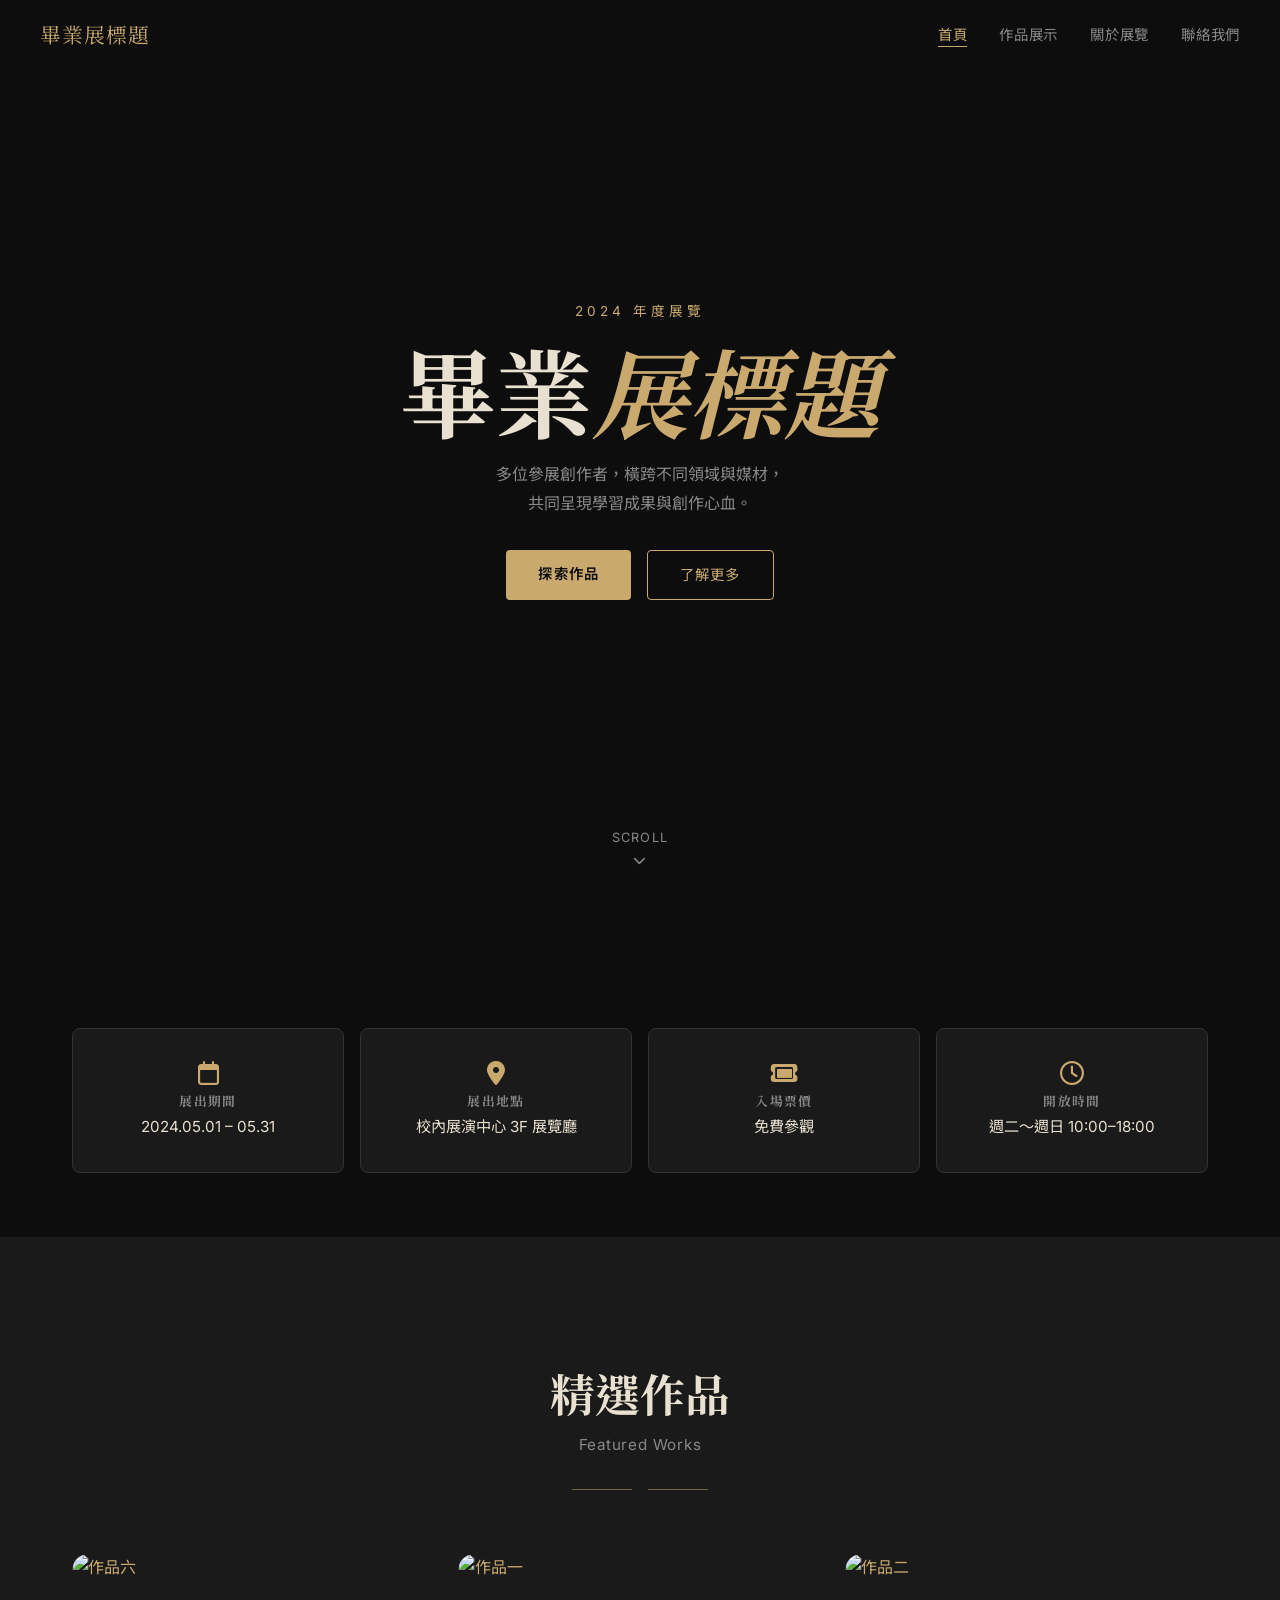
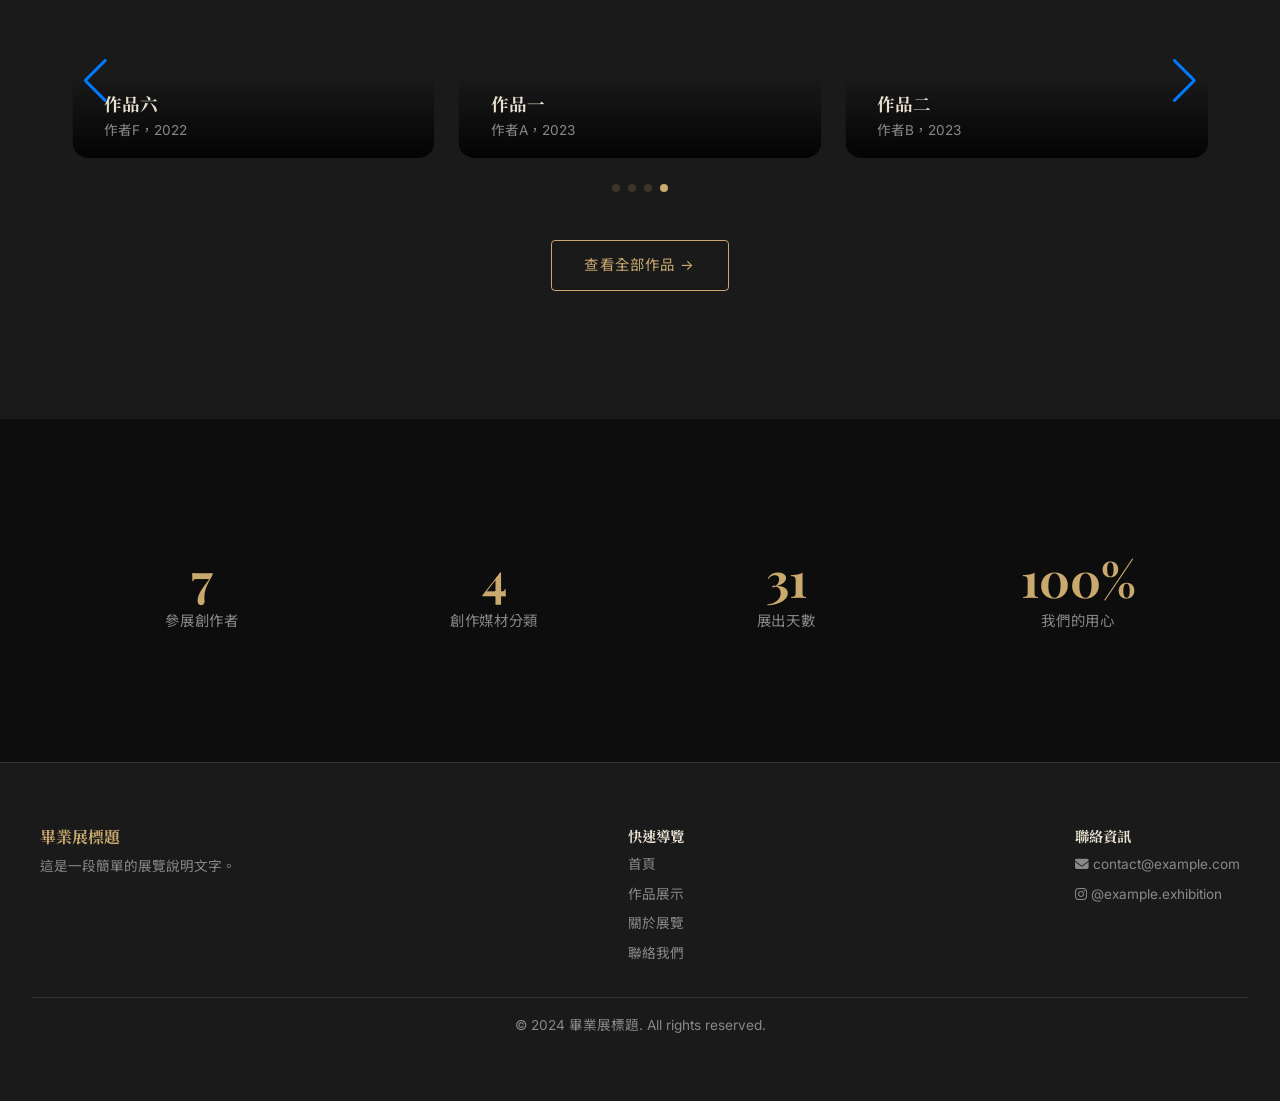
==== index.html @ 5fcfed1b "refactor: restructure site pages, consolidate CSS and JS files, and remove legacy assets" ====
<!DOCTYPE html>
<html lang="zh-TW">
<head>
  <meta charset="UTF-8" />
  <meta name="viewport" content="width=device-width, initial-scale=1.0" />
  <!-- TODO [beginner] 修改 title 標籤，這是顯示在瀏覽器分頁上的文字 -->
  <title>畢業展標題 | 2024 畢業製作展示</title>
  <meta name="description" content="2024 年度畢業製作展示，匯聚多位創作者，展現多元的創作面向。" />

  <!-- Google Fonts：用 CDN 引入字型，不需要安裝任何東西 -->
  <!-- TODO [beginner] 試著換一個不同的 Google Font，在 fonts.google.com 找你喜歡的 -->
  <link rel="preconnect" href="https://fonts.googleapis.com" />
  <link rel="preconnect" href="https://fonts.gstatic.com" crossorigin />
  <link href="https://fonts.googleapis.com/css2?family=Playfair+Display:ital,wght@0,400;0,700;1,400&family=Inter:wght@400;500;600&family=Noto+Serif+TC:wght@400;700&family=Noto+Sans+TC&display=swap" rel="stylesheet" />

  <!-- Font Awesome：用 CDN 引入 icon，直接用 <i class="fa-solid fa-..."> 即可 -->
  <link rel="stylesheet" href="https://cdnjs.cloudflare.com/ajax/libs/font-awesome/6.5.0/css/all.min.css" />

  <!-- Swiper.js：現代感輪播 library，以 CDN 引入 -->
  <link rel="stylesheet" href="https://cdn.jsdelivr.net/npm/swiper@11/swiper-bundle.min.css" />

  <!-- 自訂樣式（全站共用） -->
  <link rel="stylesheet" href="css/style.css" />

  <style>
    /* ─── 首頁專用樣式（這裡只放首頁用到的樣式） ─────────────────────────── */

    /* Hero Section（全版首圖） */
    .hero {
      position: relative;
      height: 100vh;
      min-height: 600px;
      display: flex;
      align-items: center;
      justify-content: center;
      text-align: center;
      overflow: hidden;
    }

    .hero-bg {
      position: absolute;
      inset: 0;
      /* TODO [beginner] 換掉這個背景圖片網址，試試不同的 picsum.photos seed 數字 */
      background:
        linear-gradient(to bottom, rgba(13,13,13,0.3) 0%, rgba(13,13,13,0.7) 60%, rgba(13,13,13,1) 100%),
        url('https://picsum.photos/seed/hero2024/1600/900') center/cover no-repeat;
    }

    .hero-content {
      position: relative;
      z-index: 1;
      max-width: 700px;
      padding: var(--spacing-md);
    }

    .hero-eyebrow {
      font-size: 0.85rem;
      letter-spacing: 0.3em;
      color: var(--color-primary);
      text-transform: uppercase;
      margin-bottom: var(--spacing-sm);
    }

    .hero-title {
      font-size: clamp(3rem, 8vw, 6rem);
      line-height: 1.1;
      margin-bottom: var(--spacing-sm);
    }

    .hero-title span {
      color: var(--color-primary);
      font-style: italic;
    }

    .hero-subtitle {
      color: var(--color-text-muted);
      font-size: 1rem;
      margin-bottom: var(--spacing-md);
      line-height: 1.8;
    }

    .hero-actions {
      display: flex;
      gap: var(--spacing-sm);
      justify-content: center;
      flex-wrap: wrap;
    }

    .hero-scroll {
      position: absolute;
      bottom: var(--spacing-md);
      left: 50%;
      transform: translateX(-50%);
      color: var(--color-text-muted);
      font-size: 0.8rem;
      letter-spacing: 0.1em;
      display: flex;
      flex-direction: column;
      align-items: center;
      gap: 0.4rem;
      animation: bounce 2s infinite;
    }

    @keyframes bounce {
      0%, 100% { transform: translateX(-50%) translateY(0); }
      50% { transform: translateX(-50%) translateY(-8px); }
    }

    /* 展覽資訊卡片 */
    .info-cards {
      display: grid;
      grid-template-columns: repeat(auto-fit, minmax(200px, 1fr));
      gap: var(--spacing-sm);
      margin-top: var(--spacing-lg);
    }

    .info-card {
      background: var(--color-surface);
      border: 1px solid var(--color-border);
      border-radius: var(--radius-md);
      padding: var(--spacing-md);
      text-align: center;
    }

    .info-card i {
      font-size: 1.5rem;
      color: var(--color-primary);
      margin-bottom: var(--spacing-xs);
    }

    .info-card h4 {
      font-size: 0.8rem;
      color: var(--color-text-muted);
      letter-spacing: 0.1em;
      text-transform: uppercase;
      margin-bottom: 0.3rem;
    }

    .info-card p {
      font-size: 0.95rem;
      color: var(--color-text);
    }

    /* Swiper 輪播 */
    .swiper-section {
      background: var(--color-surface);
      padding: var(--spacing-xl) 0;
    }

    .swiper {
      padding-bottom: 50px !important;
    }

    .swiper-slide {
      border-radius: var(--radius-lg);
      overflow: hidden;
      position: relative;
    }

    .swiper-slide img {
      width: 100%;
      aspect-ratio: 16 / 9;
      object-fit: cover;
    }

    .swiper-slide-caption {
      position: absolute;
      bottom: 0;
      left: 0;
      right: 0;
      padding: var(--spacing-sm) var(--spacing-md);
      background: linear-gradient(transparent, rgba(0,0,0,0.85));
    }

    .swiper-slide-caption h3 {
      font-size: 1.1rem;
      margin-bottom: 0.2rem;
    }

    .swiper-slide-caption p {
      font-size: 0.85rem;
      color: var(--color-text-muted);
    }

    .swiper-pagination-bullet {
      background: var(--color-primary) !important;
    }

    /* 統計數字 */
    .stats-section {
      padding: var(--spacing-xl) 0;
    }

    .stats-grid {
      display: grid;
      grid-template-columns: repeat(auto-fit, minmax(150px, 1fr));
      gap: var(--spacing-md);
      text-align: center;
    }

    .stat-item h3 {
      font-size: 3rem;
      color: var(--color-primary);
      font-family: var(--font-heading);
    }

    .stat-item p {
      color: var(--color-text-muted);
      font-size: 0.9rem;
      letter-spacing: 0.05em;
    }
  </style>
</head>
<body>

  <!-- ═══ Navbar ═══════════════════════════════════════════════════════════ -->
  <!-- TODO [beginner] 修改 "畢業展標題" 改成你的展覽名稱 -->
  <nav class="navbar" id="navbar">
    <div class="navbar-inner">
      <a href="index.html" class="navbar-logo">畢業展標題</a>
      <button class="hamburger" aria-label="開啟選單">
        <span></span><span></span><span></span>
      </button>
      <ul class="nav-links">
        <li><a href="index.html">首頁</a></li>
        <li><a href="gallery.html">作品展示</a></li>
        <li><a href="about.html">關於展覽</a></li>
        <li><a href="contact.html">聯絡我們</a></li>
      </ul>
    </div>
  </nav>

  <!-- ═══ Hero Section ═════════════════════════════════════════════════════ -->
  <section class="hero">
    <div class="hero-bg"></div>
    <div class="hero-content">
      <!-- TODO [beginner] 修改以下的展覽標題、副標題和日期 -->
      <p class="hero-eyebrow">2024 年度展覽</p>
      <h1 class="hero-title">畢業<span>展標題</span></h1>
      <p class="hero-subtitle">
        多位參展創作者，橫跨不同領域與媒材，<br />
        共同呈現學習成果與創作心血。
      </p>
      <div class="hero-actions">
        <a href="gallery.html" class="btn btn-primary">探索作品</a>
        <a href="about.html" class="btn btn-outline">了解更多</a>
      </div>
    </div>
    <div class="hero-scroll">
      <span>SCROLL</span>
      <i class="fa-solid fa-chevron-down"></i>
    </div>
  </section>

  <!-- ═══ 展覽資訊 ═══════════════════════════════════════════════════════════ -->
  <section class="section">
    <div class="container">
      <!-- TODO [beginner] 修改展覽的日期、地點、票價 -->
      <div class="info-cards">
        <div class="info-card reveal">
          <i class="fa-regular fa-calendar"></i>
          <h4>展出期間</h4>
          <p>2024.05.01 – 05.31</p>
        </div>
        <div class="info-card reveal reveal-delay-1">
          <i class="fa-solid fa-location-dot"></i>
          <h4>展出地點</h4>
          <p>校內展演中心 3F 展覽廳</p>
        </div>
        <div class="info-card reveal reveal-delay-2">
          <i class="fa-solid fa-ticket"></i>
          <h4>入場票價</h4>
          <p>免費參觀</p>
        </div>
        <div class="info-card reveal reveal-delay-3">
          <i class="fa-regular fa-clock"></i>
          <h4>開放時間</h4>
          <p>週二～週日 10:00–18:00</p>
        </div>
      </div>
    </div>
  </section>

  <!-- ═══ 精選作品輪播（Swiper.js） ═══════════════════════════════════════════ -->
  <section class="swiper-section">
    <div class="container">
      <h2 class="section-title reveal">精選作品</h2>
      <p class="section-subtitle reveal">Featured Works</p>
      <div class="section-divider reveal"></div>

      <!-- TODO [intermediate] Swiper 有很多參數可以調整，試著在下方 JS 修改 autoplay 速度、 slides 數量等 -->
      <div class="swiper mySwiper reveal">
        <div class="swiper-wrapper" id="featured-swiper">
          <!-- 由 JS 動態填入 -->
        </div>
        <div class="swiper-pagination"></div>
        <div class="swiper-button-prev"></div>
        <div class="swiper-button-next"></div>
      </div>

      <div style="text-align:center; margin-top: var(--spacing-md);">
        <a href="gallery.html" class="btn btn-outline">查看全部作品 →</a>
      </div>
    </div>
  </section>

  <!-- ═══ 統計數字 ════════════════════════════════════════════════════════════ -->
  <section class="stats-section">
    <div class="container">
      <!-- TODO [beginner] 修改以下的數字和說明文字 -->
      <div class="stats-grid">
        <div class="stat-item reveal">
          <h3>7</h3>
          <p>參展創作者</p>
        </div>
        <div class="stat-item reveal reveal-delay-1">
          <h3>4</h3>
          <p>創作媒材分類</p>
        </div>
        <div class="stat-item reveal reveal-delay-2">
          <h3>31</h3>
          <p>展出天數</p>
        </div>
        <div class="stat-item reveal reveal-delay-3">
          <h3>100%</h3>
          <p>我們的用心</p>
        </div>
      </div>
    </div>
  </section>

  <!-- ═══ Footer ════════════════════════════════════════════════════════════ -->
  <footer class="footer">
    <div class="footer-grid">
      <div class="footer-brand">
        <!-- TODO [beginner] 修改展覽名稱和描述 -->
        <h3>畢業展標題</h3>
        <p>這是一段簡單的展覽說明文字。</p>
      </div>
      <div class="footer-links">
        <h4>快速導覽</h4>
        <ul>
          <li><a href="index.html">首頁</a></li>
          <li><a href="gallery.html">作品展示</a></li>
          <li><a href="about.html">關於展覽</a></li>
          <li><a href="contact.html">聯絡我們</a></li>
        </ul>
      </div>
      <div class="footer-links">
        <h4>聯絡資訊</h4>
        <ul>
          <!-- TODO [beginner] 換成真實的聯絡資訊 -->
          <li><a href="mailto:contact@example.com"><i class="fa-solid fa-envelope"></i> contact@example.com</a></li>
          <li><a href="#"><i class="fa-brands fa-instagram"></i> @example.exhibition</a></li>
        </ul>
      </div>
    </div>
    <p class="footer-copy">© 2024 畢業展標題. All rights reserved.</p>
  </footer>

  <!-- ═══ Scripts ════════════════════════════════════════════════════════════ -->
  <!-- Swiper.js CDN -->
  <script src="https://cdn.jsdelivr.net/npm/swiper@11/swiper-bundle.min.js"></script>
  <!-- 作品資料（必須在 main.js 之前載入） -->
  <script src="js/artworks.js"></script>
  <!-- 全站共用邏輯 -->
  <script src="js/main.js"></script>

  <script>
    // ─── 首頁：填入精選輪播資料 ─────────────────────────────────────────────
    document.addEventListener('DOMContentLoaded', () => {
      const swiperWrapper = document.getElementById('featured-swiper');
      const featured = getFeaturedArtworks(); // 來自 artworks.js

      // TODO [intermediate] 試著修改 slide 的 HTML 結構，加上更多資訊
      swiperWrapper.innerHTML = featured.map(artwork => `
        <div class="swiper-slide">
          <a href="artwork.html?id=${artwork.id}">
            <img src="${artwork.image}" alt="${artwork.title}" loading="lazy" />
            <div class="swiper-slide-caption">
              <h3>${artwork.title}</h3>
              <p>${artwork.artist}，${artwork.year}</p>
            </div>
          </a>
        </div>
      `).join('');

      // 初始化 Swiper
      // TODO [challenge] 閱讀 Swiper 官方文件（swiperjs.com），試著加上更多效果
      new Swiper(".mySwiper", {
        loop: true,
        autoplay: { delay: 4000, disableOnInteraction: false },
        slidesPerView: 1,
        spaceBetween: 24,
        pagination: { el: ".swiper-pagination", clickable: true },
        navigation: { nextEl: ".swiper-button-next", prevEl: ".swiper-button-prev" },
        breakpoints: {
          640: { slidesPerView: 2 },
          1024: { slidesPerView: 3 },
        },
      });
    });
  </script>

</body>
</html>
---- css/style.css ----
/*
 * style.css — 全站共用樣式
 *
 * 學習重點：
 *  - CSS 自定義變數 (Custom Properties / Variables)
 *  - Flexbox 排版
 *  - CSS Reset 的重要性
 *  - RWD 響應式設計（Media Query）
 *  - 過渡動畫（transition）與滾動動畫（.reveal）
 */

/* ═══════════════════════════════════════════════════════
   1. CSS 變數（設計系統的核心！改這裡就能換掉整個網站配色）
   ═══════════════════════════════════════════════════════ */
:root {
  /* TODO [beginner] 試著修改這些顏色變數，整個網站配色會一起改變！ */
  --color-primary: #c9a96e;       /* 金色主色 */
  --color-primary-dark: #a07840;  /* 深金色（hover 時使用） */
  --color-bg: #0d0d0d;            /* 全站背景（深黑） */
  --color-surface: #1a1a1a;       /* 卡片/區塊背景 */
  --color-surface-2: #252525;     /* 次層背景 */
  --color-text: #e8e0d0;          /* 主文字（米白） */
  --color-text-muted: #888;       /* 次要文字（灰） */
  --color-border: #333;           /* 邊框線 */

  /* 字型 */
  --font-heading: 'Playfair Display', 'Noto Serif TC', serif;
  --font-body: 'Inter', 'Noto Sans TC', sans-serif;

  /* 間距 */
  --spacing-xs: 0.5rem;
  --spacing-sm: 1rem;
  --spacing-md: 2rem;
  --spacing-lg: 4rem;
  --spacing-xl: 8rem;

  /* 圓角 */
  --radius-sm: 4px;
  --radius-md: 8px;
  --radius-lg: 16px;

  /* 陰影 */
  --shadow-card: 0 4px 20px rgba(0, 0, 0, 0.4);
  --shadow-hover: 0 8px 32px rgba(201, 169, 110, 0.2);

  /* 過渡動畫速度 */
  --transition: 0.3s ease;

  /* Navbar 高度 */
  --navbar-height: 70px;
}

/* ═══════════════════════════════════════════════════════
   2. Reset & Base Styles
   ═══════════════════════════════════════════════════════ */
*,
*::before,
*::after {
  box-sizing: border-box;
  margin: 0;
  padding: 0;
}

html {
  scroll-behavior: smooth; /* TODO [beginner] 試著拿掉這行，觀察錨點連結的差異 */
}

body {
  background-color: var(--color-bg);
  color: var(--color-text);
  font-family: var(--font-body);
  font-size: 16px;
  line-height: 1.7;
  min-height: 100vh;
}

img {
  max-width: 100%;
  display: block;
}

a {
  color: var(--color-primary);
  text-decoration: none;
  transition: color var(--transition);
}

a:hover {
  color: var(--color-primary-dark);
}

h1, h2, h3, h4 {
  font-family: var(--font-heading);
  line-height: 1.3;
  color: var(--color-text);
}

ul {
  list-style: none;
}

/* ═══════════════════════════════════════════════════════
   3. Utility Classes（工具 class，在不同頁面都會用到）
   ═══════════════════════════════════════════════════════ */
.container {
  max-width: 1200px;
  margin: 0 auto;
  padding: 0 var(--spacing-md);
}

.section {
  padding: var(--spacing-lg) 0;
}

.section-title {
  font-size: clamp(1.8rem, 4vw, 2.8rem);
  text-align: center;
  margin-bottom: var(--spacing-xs);
  color: var(--color-text);
}

.section-subtitle {
  text-align: center;
  color: var(--color-text-muted);
  margin-bottom: var(--spacing-md);
  font-size: 0.95rem;
  letter-spacing: 0.05em;
}

.section-divider {
  display: flex;
  align-items: center;
  justify-content: center;
  gap: var(--spacing-sm);
  margin-bottom: var(--spacing-lg);
}

.section-divider::before,
.section-divider::after {
  content: '';
  display: block;
  width: 60px;
  height: 1px;
  background: var(--color-primary);
  opacity: 0.5;
}

.btn {
  display: inline-block;
  padding: 0.75rem 2rem;
  border-radius: var(--radius-sm);
  font-family: var(--font-body);
  font-size: 0.9rem;
  letter-spacing: 0.08em;
  cursor: pointer;
  transition: all var(--transition);
  border: none;
}

.btn-primary {
  background: var(--color-primary);
  color: #0d0d0d;
  font-weight: 600;
}

.btn-primary:hover {
  background: var(--color-primary-dark);
  color: #0d0d0d;
  transform: translateY(-2px);
  box-shadow: var(--shadow-hover);
}

.btn-outline {
  background: transparent;
  color: var(--color-primary);
  border: 1px solid var(--color-primary);
}

.btn-outline:hover {
  background: var(--color-primary);
  color: #0d0d0d;
  transform: translateY(-2px);
}

/* ═══════════════════════════════════════════════════════
   4. Navbar
   ═══════════════════════════════════════════════════════ */
.navbar {
  position: fixed;
  top: 0;
  left: 0;
  right: 0;
  z-index: 1000;
  height: var(--navbar-height);
  display: flex;
  align-items: center;
  padding: 0 var(--spacing-md);
  transition: background var(--transition), box-shadow var(--transition);
}

/* 滾動後加上背景（由 main.js 控制） */
.navbar.scrolled {
  background: rgba(13, 13, 13, 0.95);
  backdrop-filter: blur(10px);
  box-shadow: 0 1px 0 var(--color-border);
}

.navbar-inner {
  max-width: 1200px;
  width: 100%;
  margin: 0 auto;
  display: flex;
  align-items: center;
  justify-content: space-between;
}

.navbar-logo {
  font-family: var(--font-heading);
  font-size: 1.3rem;
  color: var(--color-primary) !important;
  letter-spacing: 0.05em;
}

.nav-links {
  display: flex;
  align-items: center;
  gap: var(--spacing-md);
}

.nav-links a {
  color: var(--color-text-muted);
  font-size: 0.9rem;
  letter-spacing: 0.05em;
  transition: color var(--transition);
  position: relative;
}

.nav-links a::after {
  content: '';
  position: absolute;
  bottom: -4px;
  left: 0;
  width: 0;
  height: 1px;
  background: var(--color-primary);
  transition: width var(--transition);
}

.nav-links a:hover,
.nav-links a.active {
  color: var(--color-primary);
}

.nav-links a:hover::after,
.nav-links a.active::after {
  width: 100%;
}

/* 漢堡選單（手機版） */
.hamburger {
  display: none;
  flex-direction: column;
  gap: 5px;
  cursor: pointer;
  background: none;
  border: none;
  padding: 4px;
}

.hamburger span {
  display: block;
  width: 24px;
  height: 2px;
  background: var(--color-text);
  transition: all var(--transition);
}

/* TODO [intermediate] 試著為 .hamburger.active 加上「X」形狀的動畫 */

/* ═══════════════════════════════════════════════════════
   5. Page Header（內頁頂部橫幅）
   ═══════════════════════════════════════════════════════ */
.page-header {
  padding-top: calc(var(--navbar-height) + var(--spacing-lg));
  padding-bottom: var(--spacing-lg);
  text-align: center;
  border-bottom: 1px solid var(--color-border);
}

.page-header h1 {
  font-size: clamp(2rem, 5vw, 3.5rem);
  color: var(--color-primary);
  margin-bottom: var(--spacing-xs);
}

.page-header p {
  color: var(--color-text-muted);
  font-size: 1rem;
}

/* ═══════════════════════════════════════════════════════
   6. Footer
   ═══════════════════════════════════════════════════════ */
.footer {
  background: var(--color-surface);
  border-top: 1px solid var(--color-border);
  padding: var(--spacing-lg) var(--spacing-md);
  text-align: center;
  color: var(--color-text-muted);
  font-size: 0.85rem;
}

.footer-grid {
  display: flex;
  justify-content: space-between;
  align-items: flex-start;
  flex-wrap: wrap;
  gap: var(--spacing-md);
  max-width: 1200px;
  margin: 0 auto var(--spacing-md);
  text-align: left;
}

.footer-brand h3 {
  font-family: var(--font-heading);
  color: var(--color-primary);
  margin-bottom: var(--spacing-xs);
}

.footer-links h4 {
  color: var(--color-text);
  margin-bottom: var(--spacing-xs);
  font-size: 0.9rem;
}

.footer-links ul {
  display: flex;
  flex-direction: column;
  gap: 0.4rem;
}

.footer-links a {
  color: var(--color-text-muted);
  font-size: 0.85rem;
}

.footer-links a:hover {
  color: var(--color-primary);
}

.footer-copy {
  padding-top: var(--spacing-sm);
  border-top: 1px solid var(--color-border);
}

/* ═══════════════════════════════════════════════════════
   7. 滾動動畫（.reveal）
   ═══════════════════════════════════════════════════════ */
.reveal {
  opacity: 0;
  transform: translateY(30px);
  transition: opacity 0.6s ease, transform 0.6s ease;
}

.reveal.visible {
  opacity: 1;
  transform: translateY(0);
}

/* 延遲版本（錯開動畫時機） */
.reveal-delay-1 { transition-delay: 0.1s; }
.reveal-delay-2 { transition-delay: 0.2s; }
.reveal-delay-3 { transition-delay: 0.3s; }

/* ═══════════════════════════════════════════════════════
   8. RWD 響應式設計
   ═══════════════════════════════════════════════════════ */

/* TODO [beginner] 試著縮小瀏覽器視窗，觀察 navbar 變成漢堡選單 */
@media (max-width: 768px) {
  .hamburger {
    display: flex;
  }

  .nav-links {
    position: fixed;
    top: var(--navbar-height);
    left: 0;
    right: 0;
    background: rgba(13, 13, 13, 0.98);
    flex-direction: column;
    align-items: center;
    padding: var(--spacing-md);
    gap: var(--spacing-md);
    max-height: 0;
    overflow: hidden;
    transition: max-height var(--transition), padding var(--transition);
  }

  .nav-links.open {
    max-height: 400px;
    border-bottom: 1px solid var(--color-border);
  }

  .footer-grid {
    flex-direction: column;
    text-align: center;
  }
}
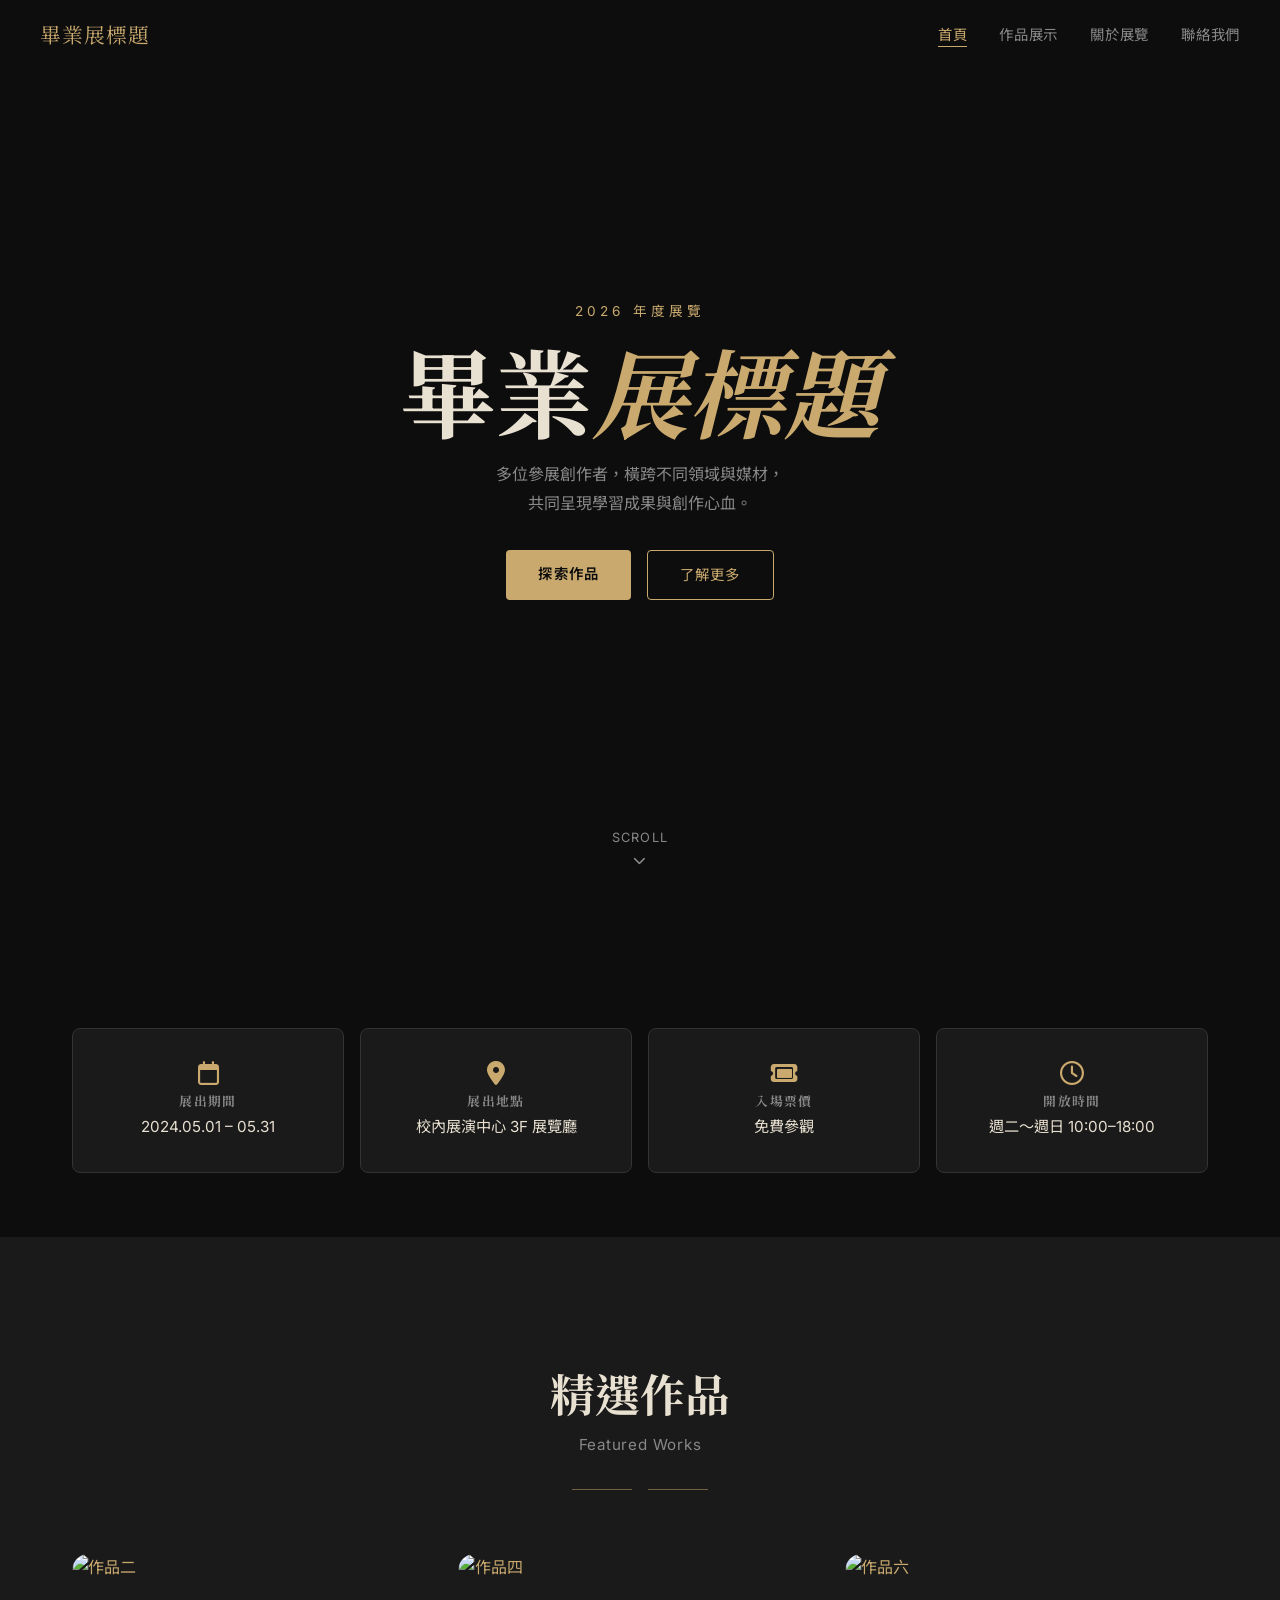
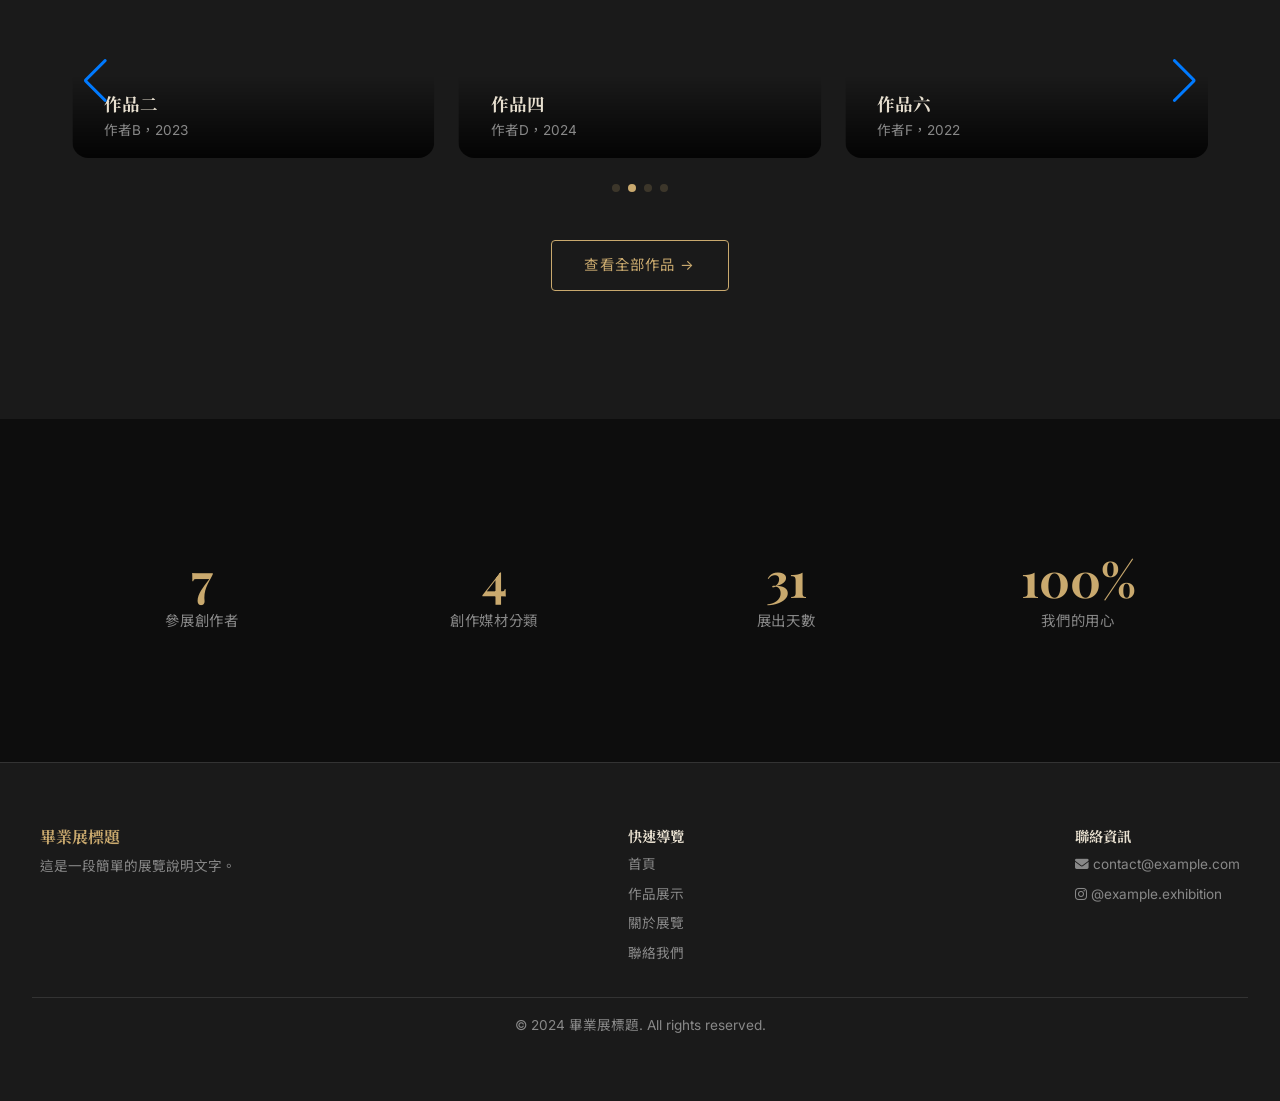
==== commit 164c00dd: "rename title" ====
--- a/index.html
+++ b/index.html
@@ -235,7 +235,7 @@
     <div class="hero-bg"></div>
     <div class="hero-content">
       <!-- TODO [beginner] 修改以下的展覽標題、副標題和日期 -->
-      <p class="hero-eyebrow">2024 年度展覽</p>
+      <p class="hero-eyebrow">2026 年度展覽</p>
       <h1 class="hero-title">畢業<span>展標題</span></h1>
       <p class="hero-subtitle">
         多位參展創作者，橫跨不同領域與媒材，<br />
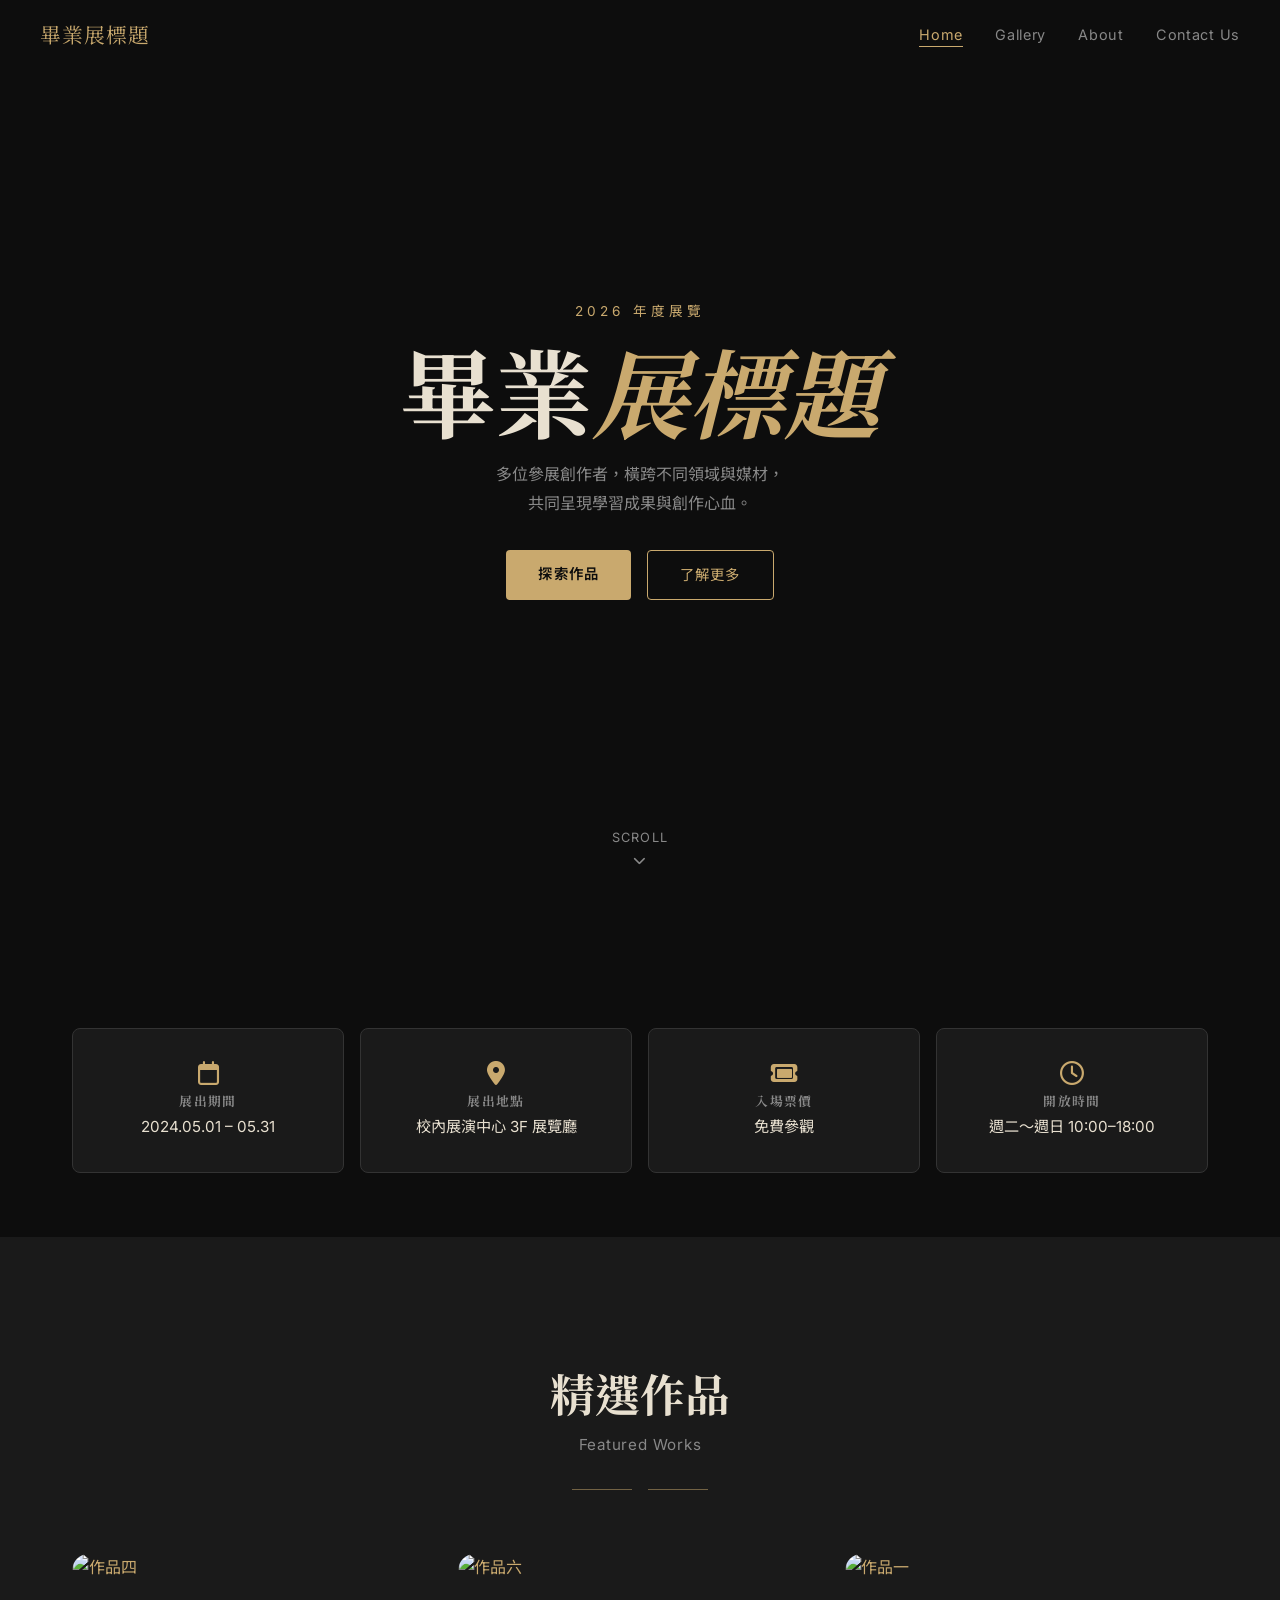
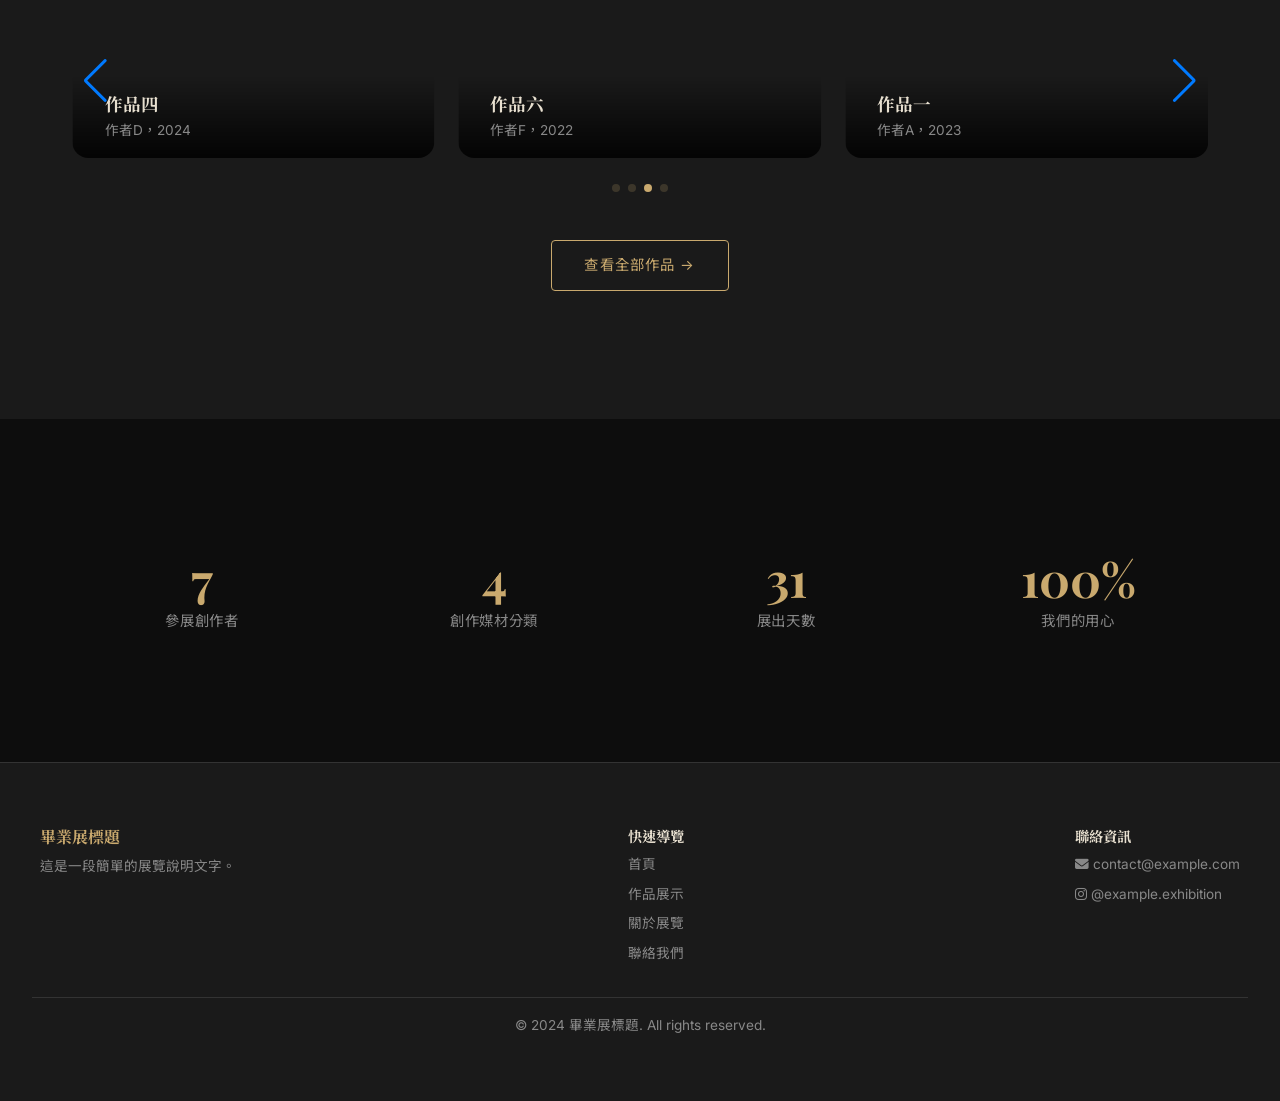
==== commit 7615939e: "feat: refactor navbar to English" ====
--- a/index.html
+++ b/index.html
@@ -222,10 +222,10 @@
         <span></span><span></span><span></span>
       </button>
       <ul class="nav-links">
-        <li><a href="index.html">首頁</a></li>
-        <li><a href="gallery.html">作品展示</a></li>
-        <li><a href="about.html">關於展覽</a></li>
-        <li><a href="contact.html">聯絡我們</a></li>
+        <li><a href="index.html">Home</a></li>
+        <li><a href="gallery.html">Gallery</a></li>
+        <li><a href="about.html">About</a></li>
+        <li><a href="contact.html">Contact Us</a></li>
       </ul>
     </div>
   </nav>
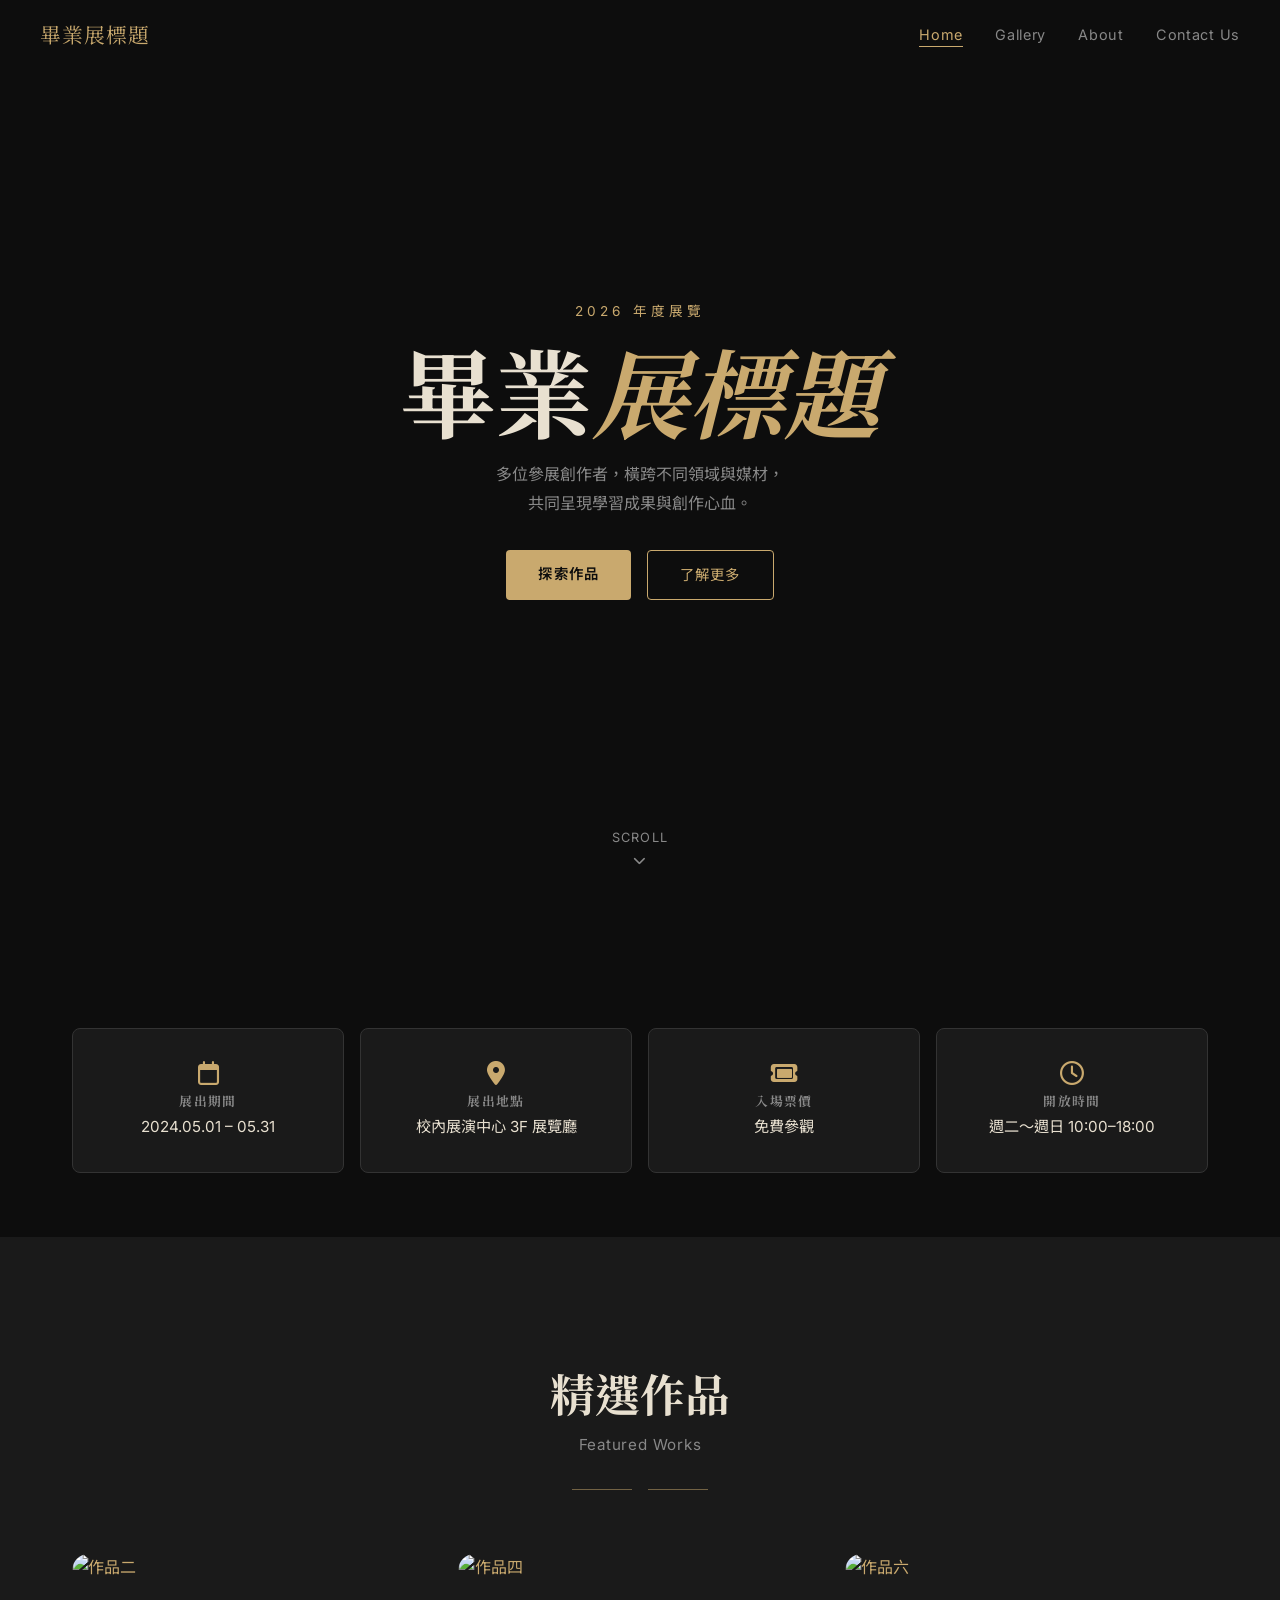
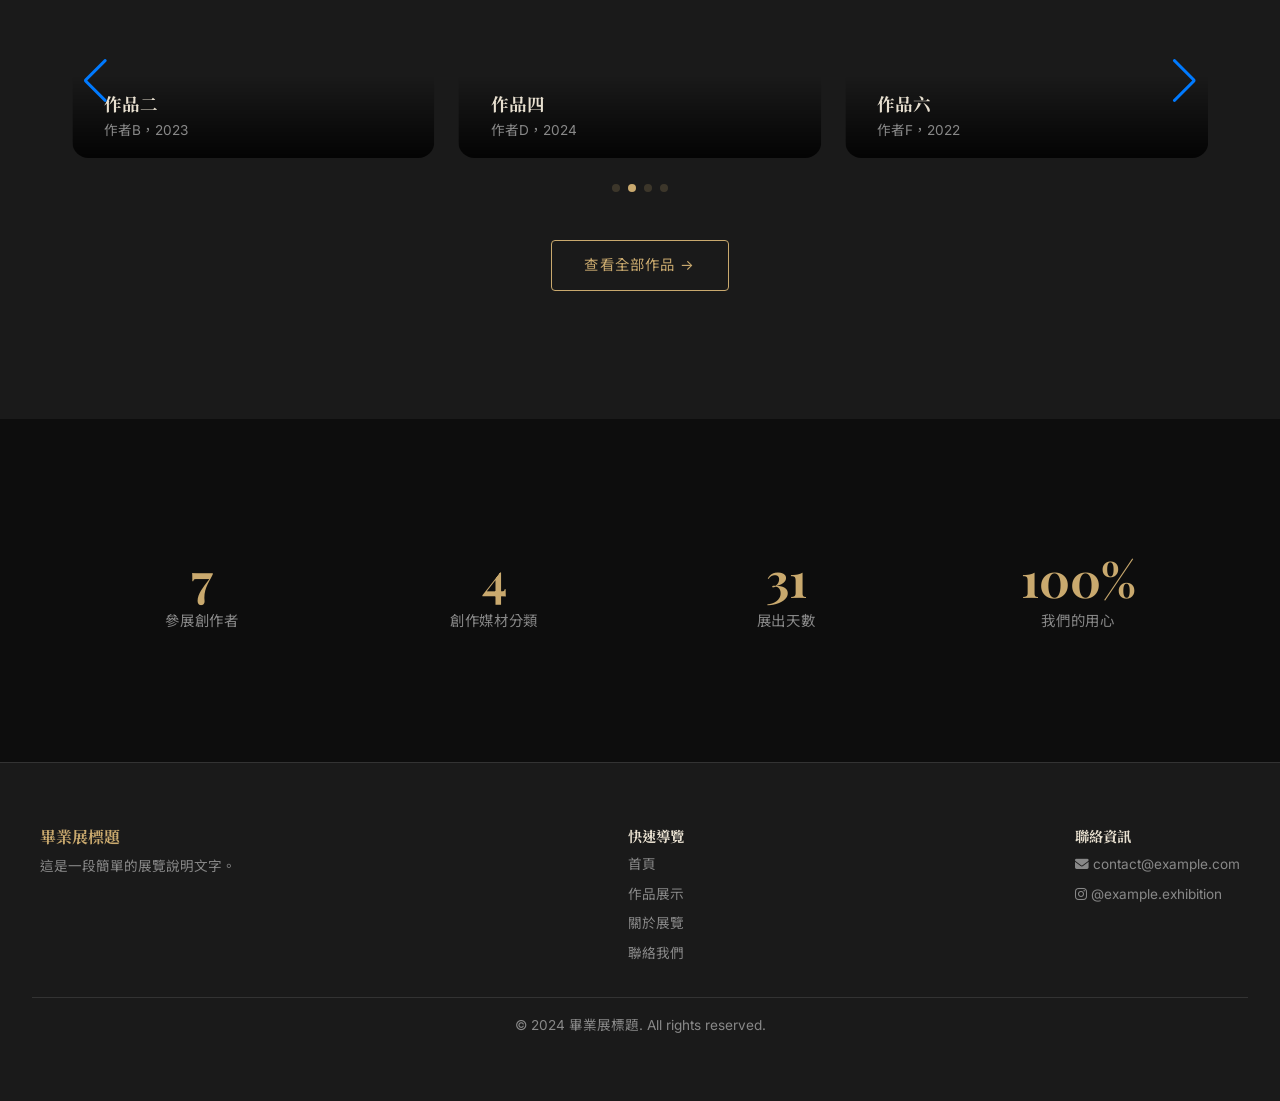
==== commit e3427c17: "feat: button on main page change to column" ====
--- a/index.html
+++ b/index.html
@@ -84,6 +84,18 @@
       gap: var(--spacing-sm);
       justify-content: center;
       flex-wrap: wrap;
+    }
+
+    @media (max-width: 768px) {
+      .hero-actions {
+        flex-direction: column;
+        width: 100%;
+        max-width: 300px;
+        margin: 0 auto;
+      }
+      .hero-actions .btn {
+        width: 100%;
+      }
     }
 
     .hero-scroll {
